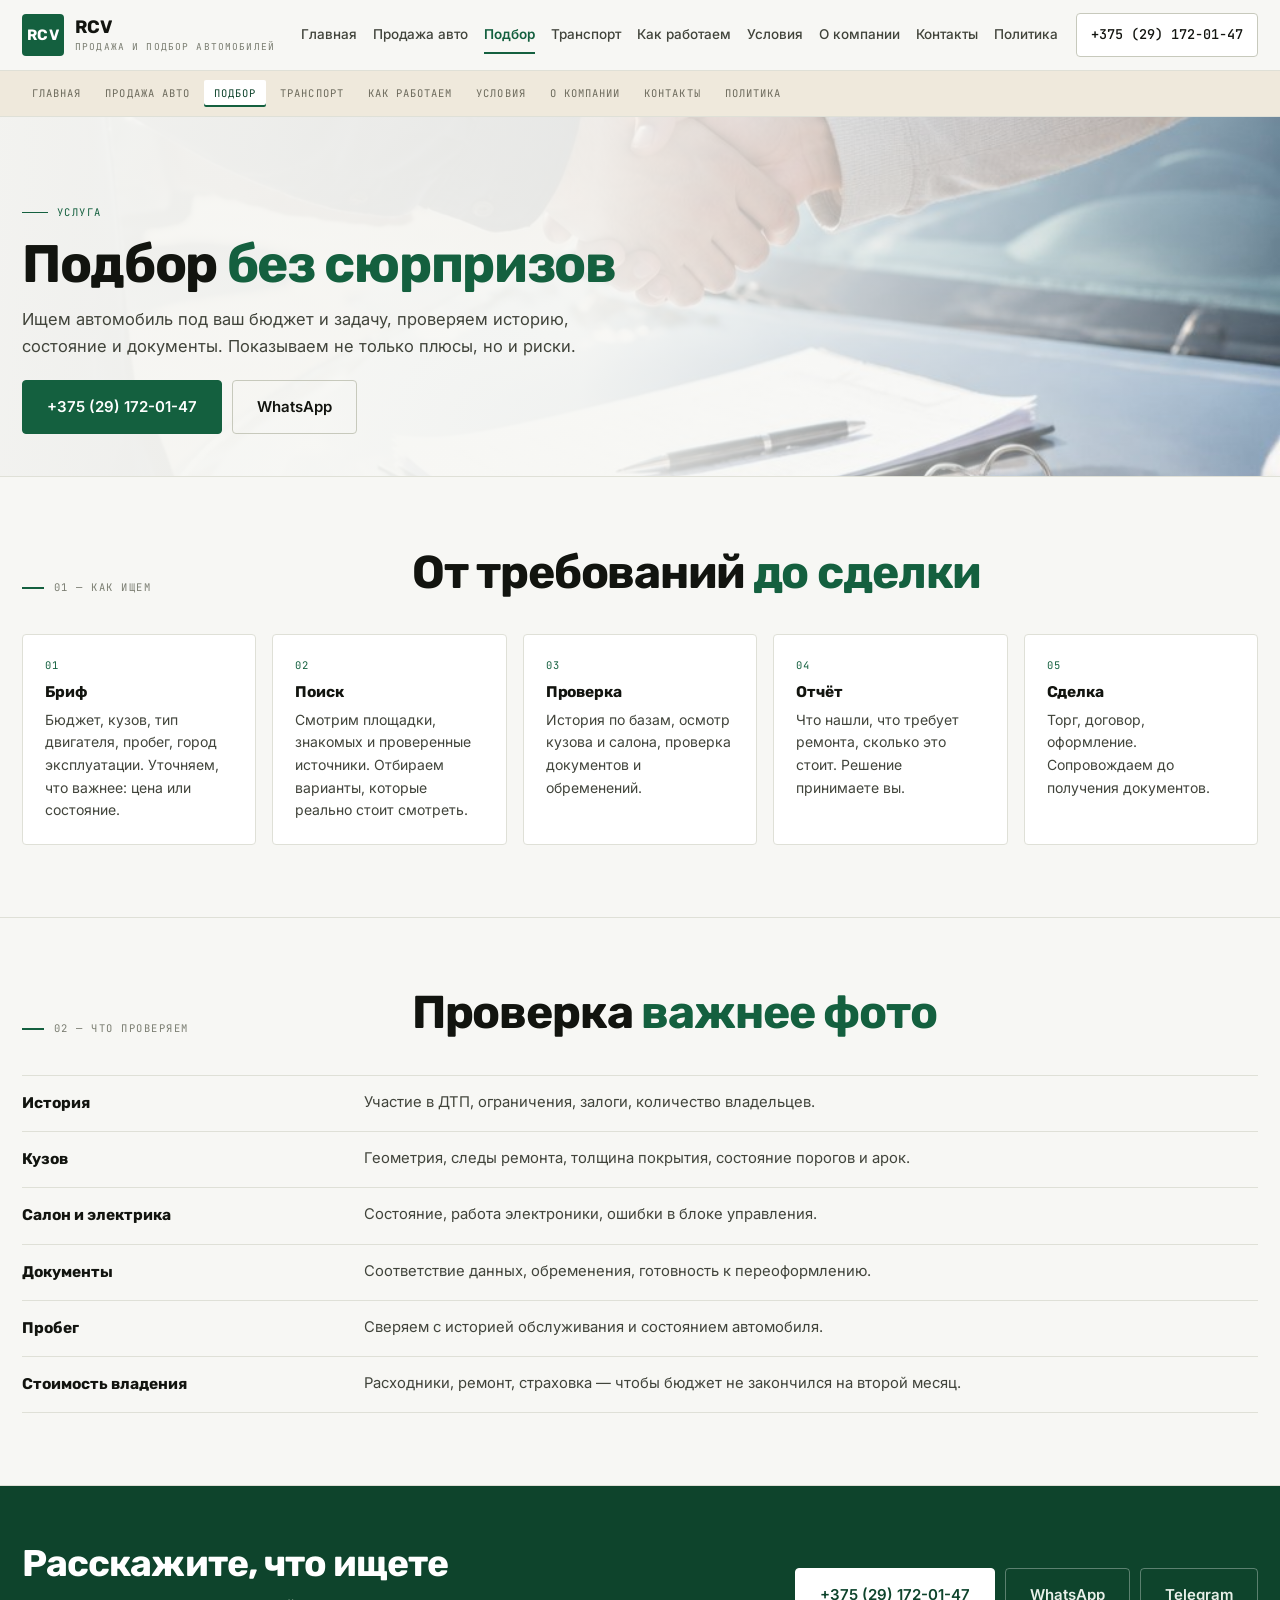
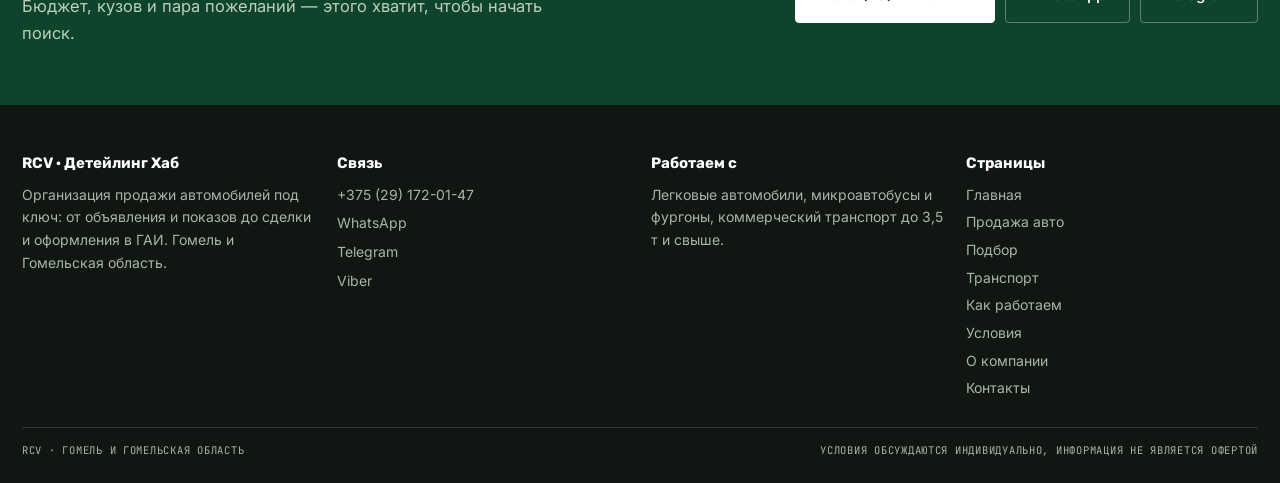
==== podbor.html @ 2a26976a "RCV: 9 страниц — продажа под ключ, подбор, транспорт, условия, оценка срока в 3 шага" ====
<!doctype html>
<html lang="ru">
<head>
<meta charset="utf-8">
<meta name="viewport" content="width=device-width,initial-scale=1">
<title>Подбор автомобиля под задачу и бюджет — RCV, Гомель</title>
<meta name="description" content="Подбор автомобиля в Гомеле: требования, проверка истории и состояния, отчёт о рисках, помощь в сделке. +375 (29) 172-01-47">
<link rel="icon" href="data:image/svg+xml,%3Csvg xmlns='http://www.w3.org/2000/svg' viewBox='0 0 32 32'%3E%3Crect width='32' height='32' rx='6' fill='%2314603F'/%3E%3Ctext x='16' y='22' font-family='Arial' font-size='13' font-weight='700' fill='%23fff' text-anchor='middle'%3ERCV%3C/text%3E%3C/svg%3E">
<link rel="preconnect" href="https://fonts.googleapis.com"><link rel="preconnect" href="https://fonts.gstatic.com" crossorigin>
<link href="https://fonts.googleapis.com/css2?family=Rubik:wght@400;500;600;700;800&family=Inter:wght@400;500;600&family=JetBrains+Mono:wght@400;500&display=swap" rel="stylesheet">
<style>
:root{--paper:#F7F7F4;--white:#fff;--ink:#12140F;--ink2:#41443B;--muted:#7A7D71;--line:#DFE0D7;--line2:#C7C9BC;--green:#14603F;--green-d:#0E442C;--green-l:#E4EFE7;--sand:#EFE9DC;--max:1280px;--pad:22px;--r:4px;--d:'Rubik',system-ui,sans-serif;--b:'Inter',system-ui,sans-serif;--m:'JetBrains Mono',monospace}
*{box-sizing:border-box}body{margin:0;background:var(--paper);color:var(--ink);font:400 16.5px/1.62 var(--b);overflow-x:hidden}
img{max-width:100%;display:block}a{color:inherit;text-decoration:none}button{font:inherit;color:inherit;background:none;border:0;cursor:pointer}
[hidden]{display:none!important}body.is-locked{overflow:hidden}
.wrap{width:min(var(--max),100% - var(--pad)*2);margin:0 auto}
h1,h2,h3{margin:0;font-family:var(--d);font-weight:700;letter-spacing:-.025em;line-height:1.05}
h1{font-size:clamp(2.15rem,5.4vw,4.2rem)}h2{font-size:clamp(1.7rem,3.6vw,2.9rem)}
.header{position:sticky;top:0;z-index:60;background:rgba(247,247,244,.96);border-bottom:1px solid var(--line)}
.header__in{display:flex;align-items:center;gap:18px;padding:13px 0}
.logo{display:flex;align-items:center;gap:11px;min-width:0}
.logo__mark{width:42px;height:42px;flex:none;display:grid;place-items:center;border-radius:var(--r);background:var(--green);color:#fff;font-family:var(--d);font-weight:700;font-size:15px}
.logo__txt{display:flex;flex-direction:column;line-height:1.1;min-width:0}
.logo__txt b{font-family:var(--d);font-size:18px;white-space:nowrap}
.logo__txt i{font-style:normal;font-family:var(--m);font-size:9.5px;letter-spacing:.12em;text-transform:uppercase;color:var(--muted);margin-top:4px;white-space:nowrap}
.btn{display:inline-flex;align-items:center;justify-content:center;gap:9px;padding:14px 24px;border-radius:var(--r);background:var(--green);color:#fff;font-weight:600;font-size:15px;border:1px solid var(--green)}
.btn--ghost{background:transparent;color:var(--ink);border-color:var(--line2)}
.btn--light{background:#fff;color:var(--green-d);border-color:#fff}
.hero{position:relative;isolation:isolate;overflow:hidden;border-bottom:1px solid var(--line);background:#E6E5DE}
.hero__bg{position:absolute;inset:0;z-index:-2}
.hero__bg img{width:100%;height:100%;object-fit:cover;object-position:60% 50%}
.hero::after{content:'';position:absolute;inset:0;z-index:-1;background:linear-gradient(94deg,rgba(247,247,244,.985) 0%,rgba(247,247,244,.95) 42%,rgba(247,247,244,.56) 70%,rgba(247,247,244,.07) 94%)}
.hero__in{padding:clamp(34px,5vw,64px) 0 clamp(28px,4vw,52px);min-height:clamp(470px,66vh,690px);display:flex;flex-direction:column;justify-content:flex-end;position:relative}
.hero__lead{margin:18px 0 0;max-width:50ch;font-size:clamp(1rem,1.3vw,1.12rem);color:var(--ink2)}
.hero__acts{display:flex;flex-wrap:wrap;gap:10px;margin-top:24px}
.strip{background:#EFE9DC;border-bottom:1px solid var(--line)}
.strip__in{display:flex;gap:4px;overflow-x:auto;scrollbar-width:none;padding:9px 0}
.strip__in::-webkit-scrollbar{display:none}
.strip a{font-family:var(--m);font-size:10.5px;letter-spacing:.1em;text-transform:uppercase;color:#6C6A5C;padding:5px 10px;white-space:nowrap}
.strip a.is-on{color:var(--green-d);background:#fff;box-shadow:inset 0 -2px 0 var(--green)}
.burger{display:none;width:42px;height:40px;border:1px solid var(--line2);border-radius:var(--r);background:#fff;align-items:center;justify-content:center;flex-direction:column;gap:5px}
.burger i{display:block;width:17px;height:1.6px;background:var(--ink)}
.drawer{position:fixed;inset:0;z-index:80;display:none;background:rgba(18,20,15,.52)}
.drawer.is-open{display:block}
.drawer__inner{position:absolute;top:0;right:0;bottom:0;width:min(360px,88vw);background:var(--paper);padding:18px;overflow-y:auto;display:flex;flex-direction:column}
.drawer a.dl{padding:12px 2px;border-bottom:1px solid var(--line);font-family:var(--d);font-size:17px;font-weight:600}
.mbar{display:none}
@media(max-width:1099px){.nav,.header__tel{display:none}.burger{display:flex;margin-left:auto}.strip{display:none}
.mbar{display:flex;position:fixed;left:0;right:0;bottom:0;z-index:70;background:#fff;border-top:1px solid var(--line);padding:8px 10px;gap:8px}
.mbar a{flex:1;display:flex;align-items:center;justify-content:center;padding:11px 6px;border:1px solid var(--line2);border-radius:var(--r);font-size:13px;font-weight:600}
.mbar a.p{background:var(--green);border-color:var(--green);color:#fff}body{padding-bottom:62px}}
@media(max-width:860px){.hero__in{grid-template-columns:minmax(0,1fr)}}
</style>
<link rel="stylesheet" href="assets/css/site.v1.css">
</head>
<body>
<header class="header"><div class="wrap header__in">
<a class="logo" href="index.html"><span class="logo__mark">RCV</span><span class="logo__txt"><b>RCV</b><i>продажа и подбор автомобилей</i></span></a>
<nav class="nav"><a href="index.html">Главная</a><a href="prodazha.html">Продажа авто</a><a href="podbor.html" aria-current="page">Подбор</a><a href="transport.html">Транспорт</a><a href="process.html">Как работаем</a><a href="ceny.html">Условия</a><a href="o-kompanii.html">О компании</a><a href="kontakty.html">Контакты</a><a href="politika.html">Политика</a></nav>
<a class="header__tel" href="tel:+375291720147">+375 (29) 172-01-47</a>
<button class="burger" id="burger" type="button" aria-label="Открыть меню" aria-expanded="false" aria-controls="drawer"><i></i><i></i><i></i></button>
</div></header>
<div class="strip"><div class="wrap strip__in"><a href="index.html">Главная</a><a href="prodazha.html">Продажа авто</a><a href="podbor.html" class="is-on">Подбор</a><a href="transport.html">Транспорт</a><a href="process.html">Как работаем</a><a href="ceny.html">Условия</a><a href="o-kompanii.html">О компании</a><a href="kontakty.html">Контакты</a><a href="politika.html">Политика</a></div></div>
<main><section class="phero">
<div class="phero__bg"><img src="assets/img/deal.jpg" alt="Передача автомобиля покупателю" width="1100" height="620"></div>
<div class="wrap phero__in">
<span class="kick">услуга</span>
<h1>Подбор <em>без сюрпризов</em></h1>
<p class="phero__lead">Ищем автомобиль под ваш бюджет и задачу, проверяем историю, состояние и документы. Показываем не только плюсы, но и риски.</p>
<div class="phero__acts"><a class="btn" href="tel:+375291720147">+375 (29) 172-01-47</a><a class="btn btn--ghost" href="https://wa.me/375291720147" target="_blank" rel="noopener">WhatsApp</a></div>
</div></section><section class="sect section--white"><div class="wrap">
<div class="sect__head"><div class="sect__label">01 — как ищем</div><div><h2>От требований <em>до сделки</em></h2></div></div>
<div class="steps"><div class="step"><h3>Бриф</h3><p>Бюджет, кузов, тип двигателя, пробег, город эксплуатации. Уточняем, что важнее: цена или состояние.</p></div><div class="step"><h3>Поиск</h3><p>Смотрим площадки, знакомых и проверенные источники. Отбираем варианты, которые реально стоит смотреть.</p></div><div class="step"><h3>Проверка</h3><p>История по базам, осмотр кузова и салона, проверка документов и обременений.</p></div><div class="step"><h3>Отчёт</h3><p>Что нашли, что требует ремонта, сколько это стоит. Решение принимаете вы.</p></div><div class="step"><h3>Сделка</h3><p>Торг, договор, оформление. Сопровождаем до получения документов.</p></div></div></div></section>
<section class="sect section--sand"><div class="wrap">
<div class="sect__head"><div class="sect__label">02 — что проверяем</div><div><h2>Проверка <em>важнее фото</em></h2></div></div>
<div class="rows"><div class="row"><b>История</b><span>Участие в ДТП, ограничения, залоги, количество владельцев.</span></div><div class="row"><b>Кузов</b><span>Геометрия, следы ремонта, толщина покрытия, состояние порогов и арок.</span></div><div class="row"><b>Салон и электрика</b><span>Состояние, работа электроники, ошибки в блоке управления.</span></div><div class="row"><b>Документы</b><span>Соответствие данных, обременения, готовность к переоформлению.</span></div><div class="row"><b>Пробег</b><span>Сверяем с историей обслуживания и состоянием автомобиля.</span></div><div class="row"><b>Стоимость владения</b><span>Расходники, ремонт, страховка — чтобы бюджет не закончился на второй месяц.</span></div></div></div></section>
<section class="cta"><div class="wrap cta__in">
<div><h2>Расскажите, что ищете</h2><p>Бюджет, кузов и пара пожеланий — этого хватит, чтобы начать поиск.</p></div>
<div class="cta__acts"><a class="btn btn--light" href="tel:+375291720147">+375 (29) 172-01-47</a><a class="btn btn--ghost" href="https://wa.me/375291720147" target="_blank" rel="noopener">WhatsApp</a><a class="btn btn--ghost" href="https://t.me/+375291720147" target="_blank" rel="noopener">Telegram</a></div>
</div></section></main>
<footer class="footer"><div class="wrap">
<div class="footer__grid">
<div><b>RCV · Детейлинг Хаб</b><p style="margin:0">Организация продажи автомобилей под ключ: от объявления и показов до сделки и оформления в ГАИ. Гомель и Гомельская область.</p></div>
<div><b>Связь</b><a href="tel:+375291720147" style="display:block;margin-bottom:6px">+375 (29) 172-01-47</a><a href="https://wa.me/375291720147" target="_blank" rel="noopener" style="display:block;margin-bottom:6px">WhatsApp</a><a href="https://t.me/+375291720147" target="_blank" rel="noopener" style="display:block;margin-bottom:6px">Telegram</a><a href="viber://chat?number=%2B375291720147">Viber</a></div>
<div><b>Работаем с</b><p style="margin:0">Легковые автомобили, микроавтобусы и фургоны, коммерческий транспорт до 3,5 т и свыше.</p></div>
<div><b>Страницы</b><a href="index.html" style="display:block;margin-bottom:5px">Главная</a><a href="prodazha.html" style="display:block;margin-bottom:5px">Продажа авто</a><a href="podbor.html" style="display:block;margin-bottom:5px">Подбор</a><a href="transport.html" style="display:block;margin-bottom:5px">Транспорт</a><a href="process.html" style="display:block;margin-bottom:5px">Как работаем</a><a href="ceny.html" style="display:block;margin-bottom:5px">Условия</a><a href="o-kompanii.html" style="display:block;margin-bottom:5px">О компании</a><a href="kontakty.html" style="display:block;margin-bottom:5px">Контакты</a></div>
</div>
<div class="footer__bot"><span>RCV · Гомель и Гомельская область</span><span>Условия обсуждаются индивидуально, информация не является офертой</span></div>
</div></footer>
<div class="drawer" id="drawer" aria-hidden="true">
<div class="drawer__inner" role="dialog" aria-modal="true" aria-label="Меню">
<div class="drawer__top"><span class="logo__txt"><b>RCV</b><i>продажа и подбор автомобилей</i></span><button class="drawer__close" id="drawerClose" type="button" aria-label="Закрыть меню">×</button></div>
<a class="dl" href="index.html">Главная</a><a class="dl" href="prodazha.html">Продажа авто</a><a class="dl" href="podbor.html">Подбор</a><a class="dl" href="transport.html">Транспорт</a><a class="dl" href="process.html">Как работаем</a><a class="dl" href="ceny.html">Условия</a><a class="dl" href="o-kompanii.html">О компании</a><a class="dl" href="kontakty.html">Контакты</a><a class="dl" href="politika.html">Политика</a><a class="btn" href="tel:+375291720147">+375 (29) 172-01-47</a>
</div></div>
<div class="mbar"><a class="p" href="tel:+375291720147">Позвонить</a><a href="https://wa.me/375291720147" target="_blank" rel="noopener">WhatsApp</a><a href="viber://chat?number=%2B375291720147" target="_blank" rel="noopener">Viber</a><a href="https://t.me/+375291720147" target="_blank" rel="noopener">Telegram</a></div>
<script src="assets/js/main.v1.js" defer></script>
</body>
</html>
---- assets/css/site.v1.css ----
:root{--paper:#F7F7F4;--paper2:#EFEEE8;--white:#FFFFFF;--ink:#12140F;--ink2:#41443B;--muted:#7A7D71;
--line:#DFE0D7;--line2:#C7C9BC;--green:#14603F;--green-d:#0E442C;--green-l:#E4EFE7;--sand:#EFE9DC;--amber:#8A5A12;
--d:'Rubik',system-ui,sans-serif;--b:'Inter',system-ui,sans-serif;--m:'JetBrains Mono',monospace;--max:1280px;--pad:22px;--r:4px}
*,*::before,*::after{box-sizing:border-box}
body{margin:0;background:var(--paper);color:var(--ink);font:400 16.5px/1.62 var(--b);-webkit-font-smoothing:antialiased;overflow-x:hidden}
img{max-width:100%;display:block}
a{color:inherit;text-decoration:none}
button{font:inherit;color:inherit;background:none;border:0;cursor:pointer}
[hidden]{display:none!important}
body.is-locked{overflow:hidden}
.wrap{width:min(var(--max),100% - var(--pad)*2);margin:0 auto}
h1,h2,h3,h4{margin:0;font-family:var(--d);font-weight:700;letter-spacing:-.025em;line-height:1.04}
h1{font-size:clamp(2.15rem,5.4vw,4.2rem)}
h2{font-size:clamp(1.7rem,3.6vw,2.9rem)}
h3{font-size:clamp(1.05rem,1.5vw,1.22rem);line-height:1.24;letter-spacing:-.01em}
p{margin:0 0 1em}
p:last-child{margin-bottom:0}
em{font-style:normal;color:var(--green)}
.mono{font-family:var(--m);font-size:11px;letter-spacing:.13em;text-transform:uppercase;color:var(--muted)}
.header{position:sticky;top:0;z-index:60;background:rgba(247,247,244,.96);backdrop-filter:blur(10px);border-bottom:1px solid var(--line)}
.header__in{display:flex;align-items:center;gap:18px;padding:13px 0;min-width:0}
.logo{display:flex;align-items:center;gap:11px;min-width:0}
.logo__mark{width:42px;height:42px;flex:none;display:grid;place-items:center;border-radius:var(--r);background:var(--green);color:#fff;font-family:var(--d);font-weight:700;font-size:15px;letter-spacing:.04em}
.logo__txt{display:flex;flex-direction:column;line-height:1.1;min-width:0;overflow:hidden}
.logo__txt b{font-family:var(--d);font-size:18px;font-weight:700;white-space:nowrap;letter-spacing:-.01em}
.logo__txt i{font-style:normal;font-family:var(--m);font-size:9.5px;letter-spacing:.12em;text-transform:uppercase;color:var(--muted);margin-top:4px;white-space:nowrap}
.nav{margin-left:auto;display:flex;align-items:center;gap:16px;font-size:13.5px;font-weight:500}
.nav a{color:var(--ink2);padding:5px 0;position:relative;white-space:nowrap}
.nav a:hover{color:var(--ink)}
.nav a[aria-current]{color:var(--green);font-weight:600}
.nav a[aria-current]::after{content:'';position:absolute;left:0;right:0;bottom:-3px;height:2px;background:var(--green)}
.header__tel{font-family:var(--m);font-size:13.5px;font-weight:500;white-space:nowrap;padding:10px 14px;border:1px solid var(--line2);border-radius:var(--r);background:var(--white)}
.header__tel:hover{border-color:var(--green);color:var(--green)}
.burger{display:none;width:42px;height:40px;border:1px solid var(--line2);border-radius:var(--r);background:var(--white);align-items:center;justify-content:center;flex-direction:column;gap:5px}
.burger i{display:block;width:17px;height:1.6px;background:var(--ink)}
.btn{display:inline-flex;align-items:center;justify-content:center;gap:9px;padding:14px 24px;border-radius:var(--r);background:var(--green);color:#fff;font-weight:600;font-size:15px;border:1px solid var(--green);transition:.18s}
.btn:hover{background:var(--green-d);border-color:var(--green-d);transform:translateY(-1px)}
.btn--ghost{background:transparent;color:var(--ink);border-color:var(--line2)}
.btn--ghost:hover{background:var(--white);border-color:var(--ink);color:var(--ink)}
.btn--light{background:#fff;color:var(--green-d);border-color:#fff}
.strip{background:var(--sand);border-bottom:1px solid var(--line)}
.strip__in{display:flex;gap:4px;overflow-x:auto;scrollbar-width:none;padding:9px 0}
.strip__in::-webkit-scrollbar{display:none}
.strip a{font-family:var(--m);font-size:10.5px;letter-spacing:.1em;text-transform:uppercase;color:#6C6A5C;padding:5px 10px;border-radius:2px;white-space:nowrap}
.strip a:hover{color:var(--ink);background:rgba(255,255,255,.7)}
.strip a.is-on{color:var(--green-d);background:#fff;box-shadow:inset 0 -2px 0 var(--green)}
.drawer{position:fixed;inset:0;z-index:80;display:none;background:rgba(18,20,15,.52)}
.drawer.is-open{display:block}
.drawer__inner{position:absolute;top:0;right:0;bottom:0;width:min(360px,88vw);background:var(--paper);padding:18px;overflow-y:auto;display:flex;flex-direction:column}
.drawer__top{display:flex;align-items:center;justify-content:space-between;margin-bottom:14px}
.drawer__close{width:38px;height:38px;border:1px solid var(--line2);border-radius:var(--r);background:#fff;font-size:19px;line-height:1}
.drawer a.dl{padding:12px 2px;border-bottom:1px solid var(--line);font-family:var(--d);font-size:17px;font-weight:600}
.drawer .btn{margin-top:16px}
/* герой */
.hero{position:relative;isolation:isolate;overflow:hidden;border-bottom:1px solid var(--line);background:#E6E5DE}
.hero__bg{position:absolute;inset:0;z-index:-2}
.hero__bg img{width:100%;height:100%;object-fit:cover;object-position:60% 50%}
.hero::after{content:'';position:absolute;inset:0;z-index:-1;background:linear-gradient(94deg,rgba(247,247,244,.985) 0%,rgba(247,247,244,.95) 42%,rgba(247,247,244,.56) 70%,rgba(247,247,244,.07) 94%)}
.hero__in{padding:clamp(34px,5vw,64px) 0 clamp(28px,4vw,52px);min-height:clamp(470px,66vh,690px);display:flex;flex-direction:column;justify-content:flex-end;position:relative}
.kick{display:inline-flex;align-items:center;gap:9px;font-family:var(--m);font-size:10.5px;letter-spacing:.14em;text-transform:uppercase;color:var(--green);margin-bottom:16px}
.kick::before{content:'';width:26px;height:1.5px;background:var(--green)}
.hero h1{max-width:17ch}
.hero__lead{margin:18px 0 0;max-width:50ch;font-size:clamp(1rem,1.3vw,1.12rem);color:var(--ink2)}
.hero__acts{display:flex;flex-wrap:wrap;gap:10px;margin-top:24px}
.hero__figs{display:flex;flex-wrap:wrap;gap:clamp(16px,2.6vw,38px);margin-top:26px;padding-top:20px;border-top:1px solid rgba(18,20,15,.16)}
.hero__figs b{display:block;font-family:var(--d);font-weight:700;font-size:clamp(1.2rem,1.9vw,1.5rem);line-height:1.1}
.hero__figs span{font-family:var(--m);font-size:9.5px;letter-spacing:.09em;text-transform:uppercase;color:var(--muted);display:block;margin-top:4px;max-width:22ch}
.phero{position:relative;isolation:isolate;min-height:clamp(320px,40vh,430px);display:flex;align-items:flex-end;overflow:hidden;border-bottom:1px solid var(--line);background:#E6E5DE}
.phero__bg{position:absolute;inset:0;z-index:-2}
.phero__bg img{width:100%;height:100%;object-fit:cover;object-position:center 48%}
.phero::after{content:'';position:absolute;inset:0;z-index:-1;background:linear-gradient(94deg,rgba(247,247,244,.98) 0%,rgba(247,247,244,.93) 46%,rgba(247,247,244,.52) 74%,rgba(247,247,244,.1) 100%)}
.phero__in{padding:clamp(30px,4vw,50px) 0 clamp(26px,3.4vw,42px);position:relative}
.phero h1{max-width:23ch;font-size:clamp(1.95rem,4.2vw,3.3rem)}
.phero__lead{margin:14px 0 0;max-width:56ch;color:var(--ink2)}
.phero__acts{display:flex;flex-wrap:wrap;gap:10px;margin-top:20px}
/* секции */
.sect{padding:clamp(44px,5.6vw,82px) 0;border-bottom:1px solid var(--line)}
.sect--white{background:var(--white)}
.sect--sand{background:var(--sand)}
.sect__head{display:grid;gap:14px;margin-bottom:clamp(22px,3vw,38px)}
@media(min-width:920px){.sect__head{grid-template-columns:minmax(0,.4fr) minmax(0,1fr);gap:clamp(20px,4vw,56px);align-items:end}}
.sect__label{font-family:var(--m);font-size:10.5px;letter-spacing:.14em;text-transform:uppercase;color:var(--muted);display:flex;align-items:center;gap:10px}
.sect__label::before{content:'';width:22px;height:1.5px;background:var(--green);flex:none}
.sect__lead{margin-top:12px;color:var(--ink2);max-width:62ch}
/* витрина-карточки */
.lots{display:grid;gap:clamp(12px,1.5vw,18px);grid-template-columns:repeat(auto-fit,minmax(255px,1fr))}
.lot{background:var(--white);border:1px solid var(--line);border-radius:var(--r);overflow:hidden;display:flex;flex-direction:column;transition:.18s}
.lot:hover{transform:translateY(-2px);box-shadow:0 12px 30px rgba(18,20,15,.08);border-color:var(--line2)}
.lot__top{display:flex;justify-content:space-between;align-items:center;gap:10px;padding:11px 14px;border-bottom:1px solid var(--line);background:var(--paper)}
.lot__type{font-family:var(--m);font-size:10px;letter-spacing:.1em;text-transform:uppercase;color:var(--muted)}
.lot__st{font-family:var(--m);font-size:10px;letter-spacing:.08em;text-transform:uppercase;padding:3px 7px;border-radius:2px;background:var(--green-l);color:var(--green-d)}
.lot__st--new{background:#FBEFD8;color:var(--amber)}
.lot__body{padding:16px 16px 18px;display:flex;flex-direction:column;gap:8px;flex:1}
.lot h3{font-family:var(--d);font-size:1.05rem}
.lot p{font-size:14.4px;color:var(--ink2);margin:0}
.lot__price{margin-top:auto;padding-top:12px;display:flex;align-items:baseline;gap:8px;border-top:1px dashed var(--line2)}
.lot__price b{font-family:var(--d);font-size:1.1rem;color:var(--green-d)}
.lot__price span{font-family:var(--m);font-size:10.5px;color:var(--muted);text-transform:uppercase;letter-spacing:.08em}
/* шаги, списки */
.steps{display:grid;gap:clamp(10px,1.4vw,16px);grid-template-columns:repeat(auto-fit,minmax(230px,1fr));counter-reset:s}
.step{background:var(--white);border:1px solid var(--line);border-radius:var(--r);padding:clamp(15px,1.8vw,22px)}
.step::before{counter-increment:s;content:counter(s,decimal-leading-zero);font-family:var(--m);font-size:10.5px;letter-spacing:.1em;color:var(--green);display:block;margin-bottom:9px}
.step h3{font-size:15.5px;margin-bottom:6px}
.step p{font-size:14px;color:var(--ink2);margin:0}
.rows{border-top:1px solid var(--line)}
.row{display:grid;gap:4px;padding:15px 0;border-bottom:1px solid var(--line)}
@media(min-width:780px){.row{grid-template-columns:minmax(0,.34fr) minmax(0,1fr);gap:clamp(16px,3vw,44px);align-items:start}}
.row b{font-family:var(--d);font-size:15.5px}
.row span{color:var(--ink2);font-size:14.8px}
/* оценка авто */
.est{display:grid;grid-template-columns:minmax(0,1fr) minmax(0,.92fr);gap:clamp(14px,2vw,24px);align-items:start}
.est__form{background:var(--white);border:1px solid var(--line);border-radius:var(--r);padding:clamp(16px,2vw,26px)}
.ef{margin-bottom:18px}
.ef:last-child{margin-bottom:0}
.ef__lab{font-family:var(--m);font-size:10px;letter-spacing:.12em;text-transform:uppercase;color:var(--muted);display:block;margin-bottom:8px}
.ef__opts{display:flex;flex-wrap:wrap;gap:6px}
.ef__opts button{padding:9px 12px;border:1px solid var(--line2);border-radius:3px;font-size:13.5px;font-weight:500;color:var(--ink2);background:var(--paper);transition:.15s}
.ef__opts button:hover{border-color:var(--ink);color:var(--ink)}
.ef__opts button[aria-pressed="true"]{background:var(--green);border-color:var(--green);color:#fff}
.est__out{background:var(--green-d);color:#EAF1EA;border-radius:var(--r);padding:clamp(18px,2.2vw,28px);position:sticky;top:96px}
.est__out .kick{color:#A9D7BE}
.est__out .kick::before{background:#A9D7BE}
.est__out h3{color:#fff;font-family:var(--d);font-size:clamp(1.15rem,1.7vw,1.4rem);margin-bottom:8px}
.est__out p{color:#C4D5C9;font-size:14.6px}
.est__meta{display:grid;grid-template-columns:1fr 1fr;gap:12px;margin:16px 0;padding:14px 0;border-top:1px solid rgba(255,255,255,.16);border-bottom:1px solid rgba(255,255,255,.16)}
.est__meta b{display:block;font-family:var(--d);font-size:1.15rem;color:#fff;line-height:1.2}
.est__meta span{font-family:var(--m);font-size:9.5px;letter-spacing:.09em;text-transform:uppercase;color:#93AE9C;display:block;margin-top:4px}
.est__list{list-style:none;margin:0 0 16px;padding:0;display:grid;gap:7px}
.est__list li{position:relative;padding-left:17px;font-size:14px;color:#D6E2D9}
.est__list li::before{content:'';position:absolute;left:0;top:8px;width:6px;height:6px;background:#A9D7BE;border-radius:50%}
.est__out .btn{width:100%}
/* аккордеон */
.faq{border-top:1px solid var(--line)}
.faq details{border-bottom:1px solid var(--line)}
.faq summary{list-style:none;cursor:pointer;padding:16px 34px 16px 0;position:relative;font-family:var(--d);font-weight:600;font-size:16px}
.faq summary::-webkit-details-marker{display:none}
.faq summary::after{content:'+';position:absolute;right:2px;top:13px;font-family:var(--m);font-size:19px;color:var(--green);transition:.2s}
.faq details[open] summary::after{transform:rotate(45deg)}
.faq p{padding:0 0 16px;color:var(--ink2);font-size:14.8px;max-width:74ch}
.note{border-left:2px solid var(--green);background:var(--green-l);padding:13px 16px;border-radius:0 var(--r) var(--r) 0;font-size:14.4px;color:#204A36}
/* форма */
.form{display:grid;gap:11px;max-width:520px}
.form input,.form select,.form textarea{width:100%;min-width:0;padding:12px 13px;border:1px solid var(--line2);border-radius:var(--r);font:inherit;font-size:15px;background:var(--white);color:var(--ink)}
.form input:focus,.form textarea:focus,.form select:focus{outline:2px solid var(--green);outline-offset:1px;border-color:var(--green)}
.form textarea{min-height:92px;resize:vertical}
.form .hint{font-size:12.6px;color:var(--muted);margin:0}
/* CTA */
.cta{background:var(--green-d);color:#E8F0E9;padding:clamp(34px,4.6vw,62px) 0}
.cta__in{display:grid;gap:18px;align-items:center}
@media(min-width:880px){.cta__in{grid-template-columns:minmax(0,1fr) auto;gap:32px}}
.cta h2{color:#fff;max-width:24ch;font-size:clamp(1.55rem,2.9vw,2.4rem)}
.cta p{color:#BCCFBF;margin-top:10px;max-width:52ch}
.cta__acts{display:flex;flex-wrap:wrap;gap:10px}
.cta .btn--ghost{color:#E8F0E9;border-color:rgba(255,255,255,.32)}
.cta .btn--ghost:hover{background:rgba(255,255,255,.1);color:#fff;border-color:#fff}
/* футер */
.footer{background:#101612;color:#A9B4AA;padding:clamp(30px,4vw,46px) 0 24px;font-size:14px}
.footer__grid{display:grid;gap:22px;grid-template-columns:repeat(auto-fit,minmax(200px,1fr));margin-bottom:22px}
.footer b{display:block;color:#fff;font-family:var(--d);font-size:15px;margin-bottom:8px}
.footer a:hover{color:#fff}
.footer__bot{border-top:1px solid rgba(255,255,255,.14);padding-top:14px;display:flex;flex-wrap:wrap;gap:10px;justify-content:space-between;font-family:var(--m);font-size:10.5px;letter-spacing:.07em;text-transform:uppercase}
/* мобильная полоса */
.mbar{display:none}
@media(max-width:1099px){
.nav,.header__tel{display:none}
.burger{display:flex;margin-left:auto}
.strip{display:none}
.mbar{display:flex;position:fixed;left:0;right:0;bottom:0;z-index:70;background:#fff;border-top:1px solid var(--line);padding:8px 10px;gap:8px}
.mbar a{flex:1;display:flex;align-items:center;justify-content:center;padding:11px 6px;border:1px solid var(--line2);border-radius:var(--r);font-size:13px;font-weight:600}
.mbar a.p{background:var(--green);border-color:var(--green);color:#fff}
body{padding-bottom:62px}
}
@media(max-width:860px){
.hero::after{background:linear-gradient(180deg,rgba(247,247,244,.985) 0%,rgba(247,247,244,.95) 46%,rgba(247,247,244,.62) 74%,rgba(247,247,244,.14) 95%)}
.hero__in{min-height:clamp(430px,62vh,600px)}
.est{grid-template-columns:minmax(0,1fr)}
.est__out{position:static}
.phero::after{background:linear-gradient(180deg,rgba(247,247,244,.97) 0%,rgba(247,247,244,.92) 52%,rgba(247,247,244,.66) 100%)}
}
@media(max-width:520px){
.logo__txt i{display:none}
.logo__txt b{font-size:16px}
.logo__mark{width:36px;height:36px;font-size:13px}
.header__in{gap:10px}
}
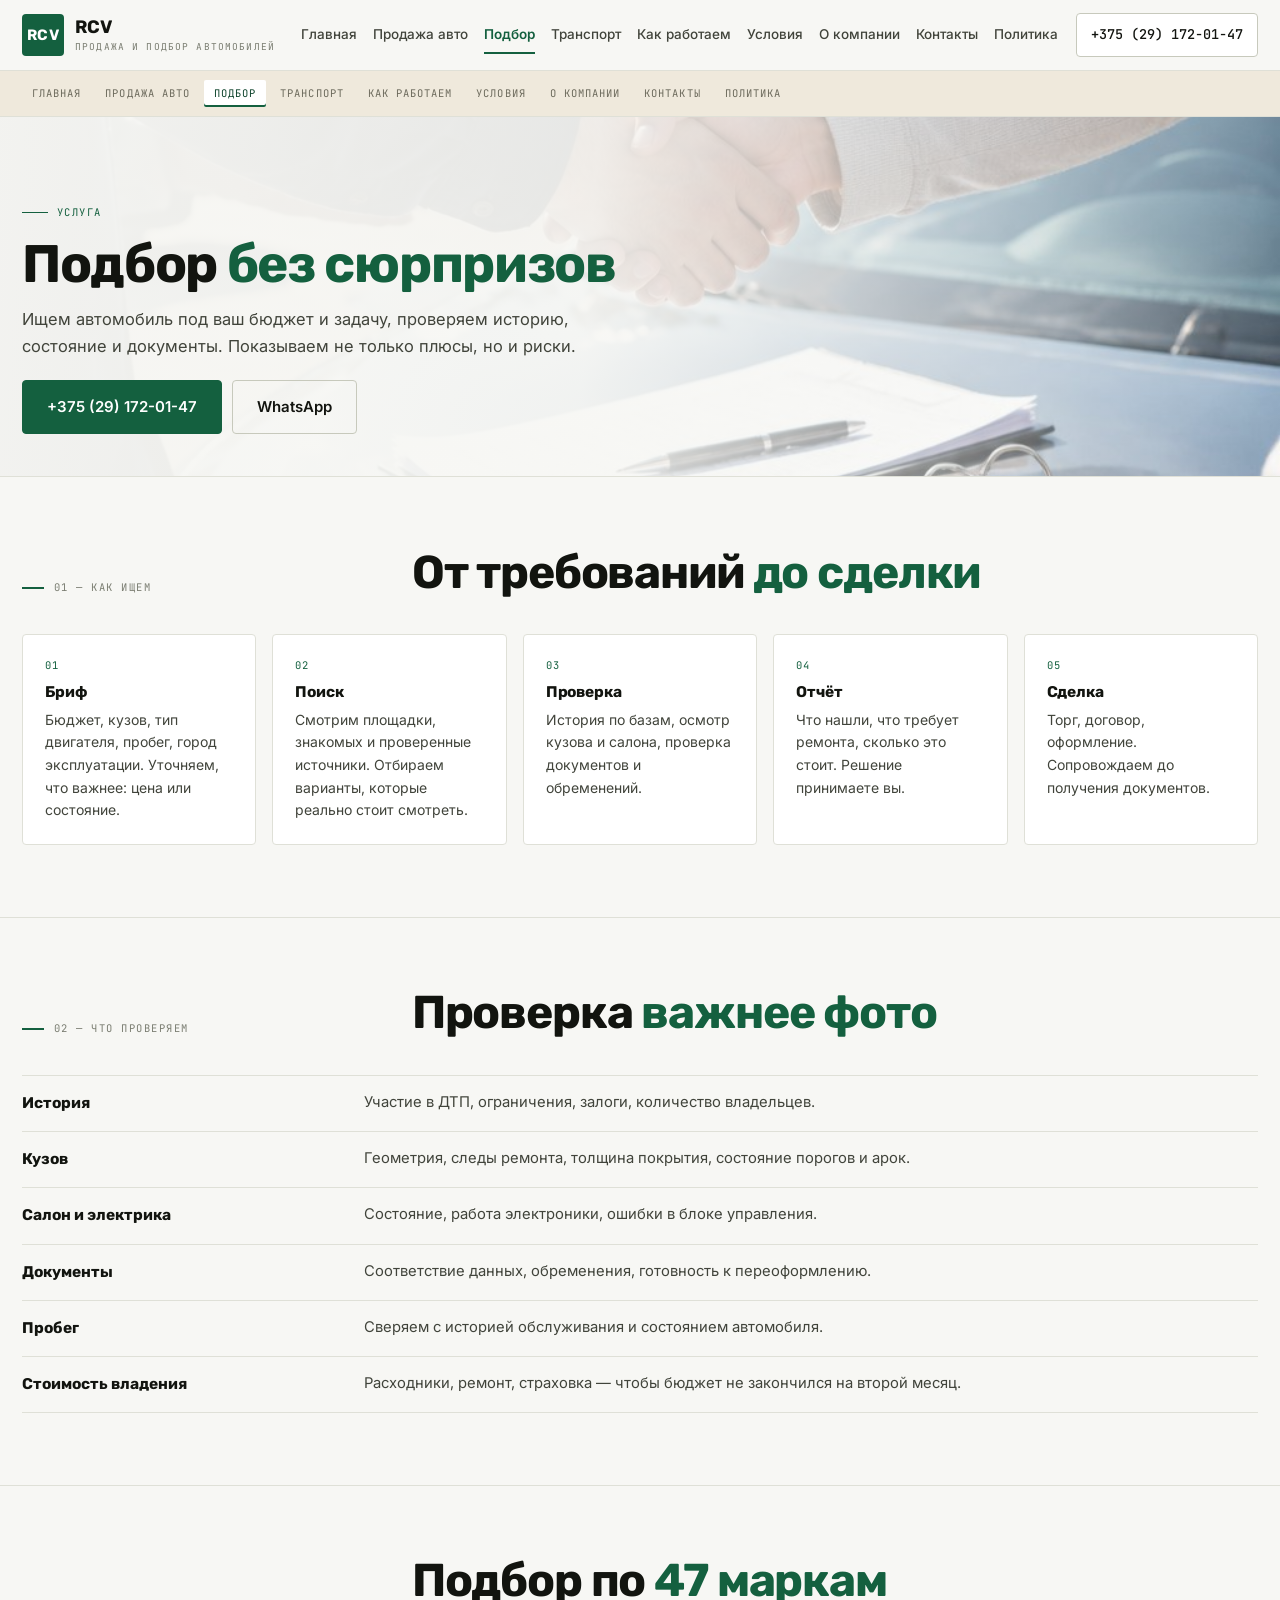
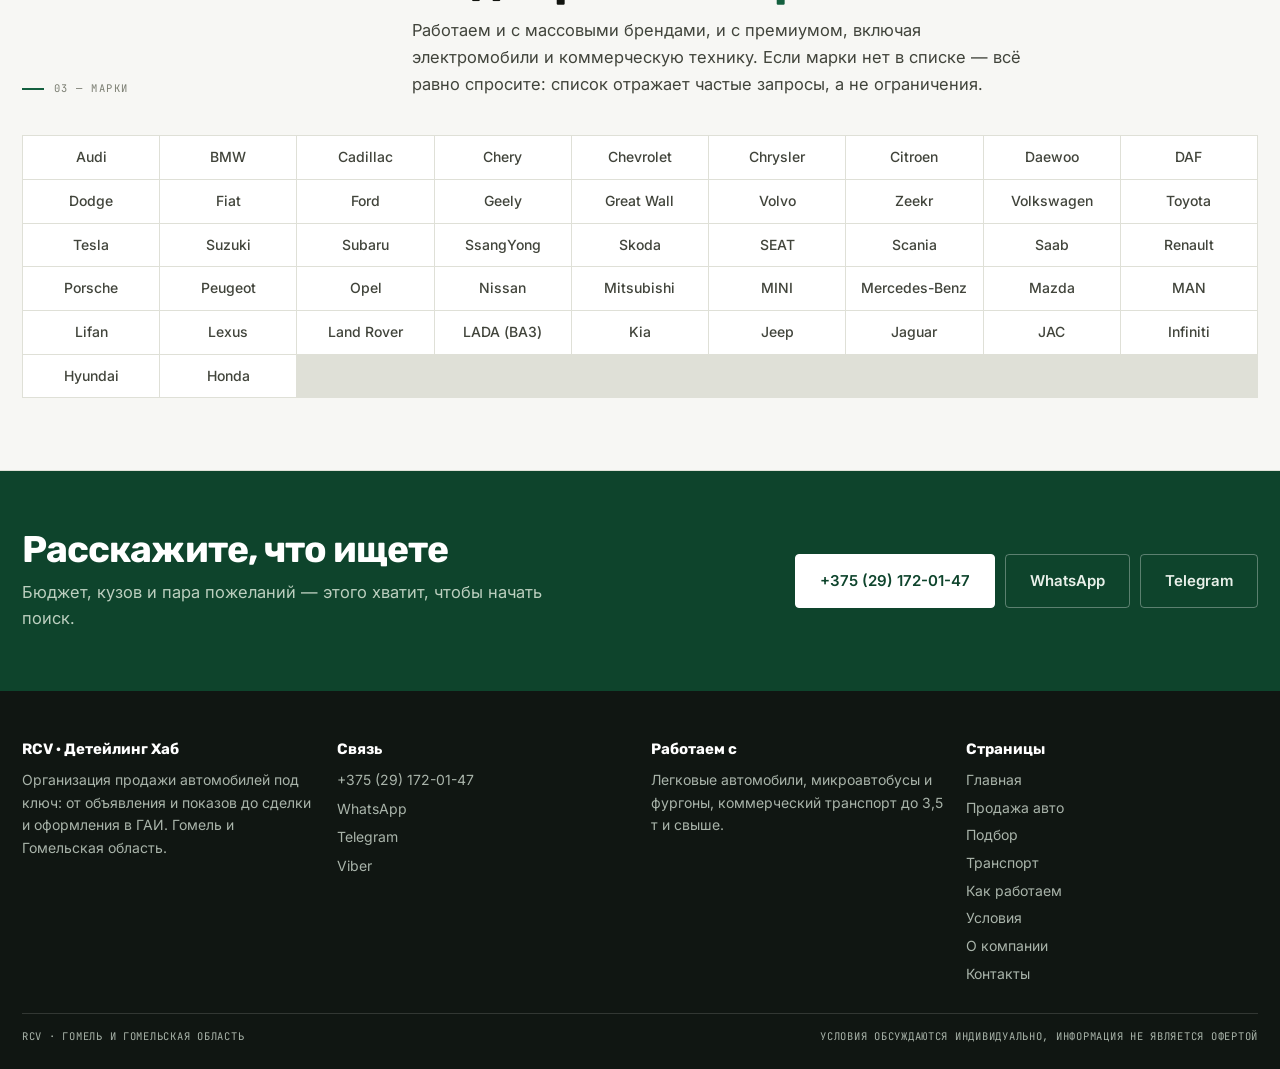
==== commit a383da6e: "Подбор: сетка 47 марок, из которых идёт поиск" ====
--- a/podbor.html
+++ b/podbor.html
@@ -74,6 +74,9 @@
 <section class="sect section--sand"><div class="wrap">
 <div class="sect__head"><div class="sect__label">02 — что проверяем</div><div><h2>Проверка <em>важнее фото</em></h2></div></div>
 <div class="rows"><div class="row"><b>История</b><span>Участие в ДТП, ограничения, залоги, количество владельцев.</span></div><div class="row"><b>Кузов</b><span>Геометрия, следы ремонта, толщина покрытия, состояние порогов и арок.</span></div><div class="row"><b>Салон и электрика</b><span>Состояние, работа электроники, ошибки в блоке управления.</span></div><div class="row"><b>Документы</b><span>Соответствие данных, обременения, готовность к переоформлению.</span></div><div class="row"><b>Пробег</b><span>Сверяем с историей обслуживания и состоянием автомобиля.</span></div><div class="row"><b>Стоимость владения</b><span>Расходники, ремонт, страховка — чтобы бюджет не закончился на второй месяц.</span></div></div></div></section>
+<section class="sect section--white"><div class="wrap">
+<div class="sect__head"><div class="sect__label">03 — марки</div><div><h2>Подбор по <em>47 маркам</em></h2><p class="sect__lead">Работаем и с массовыми брендами, и с премиумом, включая электромобили и коммерческую технику. Если марки нет в списке — всё равно спросите: список отражает частые запросы, а не ограничения.</p></div></div>
+<div class="brands"><span>Audi</span><span>BMW</span><span>Cadillac</span><span>Chery</span><span>Chevrolet</span><span>Chrysler</span><span>Citroen</span><span>Daewoo</span><span>DAF</span><span>Dodge</span><span>Fiat</span><span>Ford</span><span>Geely</span><span>Great Wall</span><span>Volvo</span><span>Zeekr</span><span>Volkswagen</span><span>Toyota</span><span>Tesla</span><span>Suzuki</span><span>Subaru</span><span>SsangYong</span><span>Skoda</span><span>SEAT</span><span>Scania</span><span>Saab</span><span>Renault</span><span>Porsche</span><span>Peugeot</span><span>Opel</span><span>Nissan</span><span>Mitsubishi</span><span>MINI</span><span>Mercedes-Benz</span><span>Mazda</span><span>MAN</span><span>Lifan</span><span>Lexus</span><span>Land Rover</span><span>LADA (ВАЗ)</span><span>Kia</span><span>Jeep</span><span>Jaguar</span><span>JAC</span><span>Infiniti</span><span>Hyundai</span><span>Honda</span></div></div></section>
 <section class="cta"><div class="wrap cta__in">
 <div><h2>Расскажите, что ищете</h2><p>Бюджет, кузов и пара пожеланий — этого хватит, чтобы начать поиск.</p></div>
 <div class="cta__acts"><a class="btn btn--light" href="tel:+375291720147">+375 (29) 172-01-47</a><a class="btn btn--ghost" href="https://wa.me/375291720147" target="_blank" rel="noopener">WhatsApp</a><a class="btn btn--ghost" href="https://t.me/+375291720147" target="_blank" rel="noopener">Telegram</a></div>
--- a/assets/css/site.v1.css
+++ b/assets/css/site.v1.css
@@ -183,3 +183,9 @@
 .logo__mark{width:36px;height:36px;font-size:13px}
 .header__in{gap:10px}
 }
+
+/* сетка марок */
+.brands{display:grid;grid-template-columns:repeat(auto-fill,minmax(132px,1fr));gap:1px;background:var(--line,#E4DFD6);border:1px solid var(--line,#E4DFD6)}
+.brands span{background:var(--white,#fff);padding:10px 12px;font-size:14px;font-weight:500;color:var(--ink2,#3D464C);text-align:center;overflow-wrap:anywhere}
+.brands span:hover{background:var(--paper,#F7F5F1);color:var(--ink,#14181B)}
+@media(max-width:520px){.brands{grid-template-columns:repeat(2,minmax(0,1fr))}.brands span{font-size:13.5px;padding:9px 8px}}
